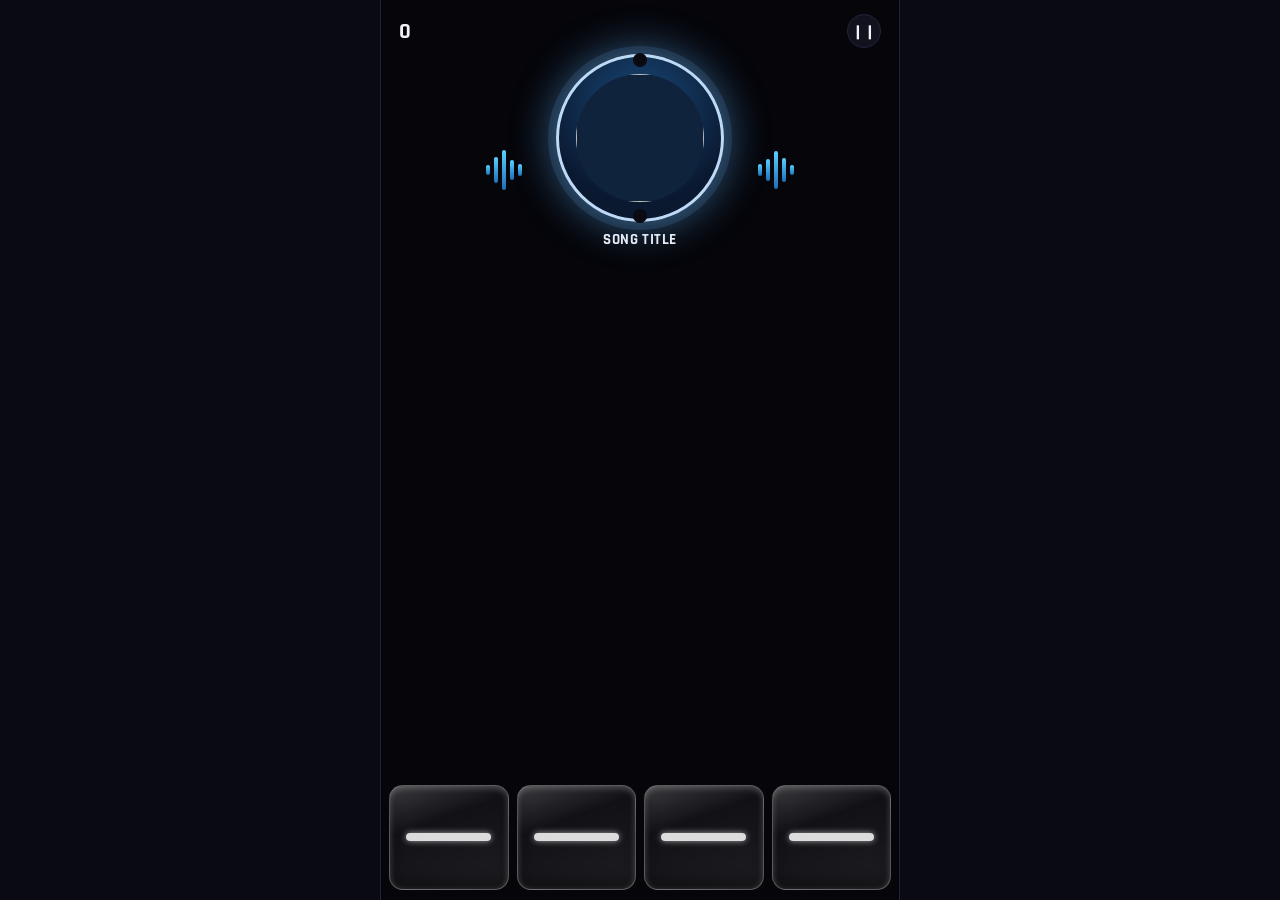
==== index.html @ 6046db25 "Add files via upload" ====
<!DOCTYPE html>
<html lang="en">
<head>
<meta charset="UTF-8">
<meta name="viewport" content="width=device-width, initial-scale=1, maximum-scale=1, user-scalable=no">
<title>Hi Clone</title>
<link rel="preconnect" href="https://fonts.googleapis.com">
<link href="https://fonts.googleapis.com/css2?family=Rajdhani:wght@500;600;700&family=Manrope:wght@400;500;700;800&display=swap" rel="stylesheet">
<link rel="stylesheet" href="style.css">
</head>
<body>

<div id="app">

  <!-- ============ HOME ============ -->
  <section id="screen-home" class="screen active">
    <header class="topbar">
      <div class="brand">
        <span class="brand-hi">HI</span><span class="brand-clone">CLONE</span>
      </div>
      <button class="iconbtn" data-nav="profile" aria-label="Profile">
        <span id="profile-avatar">🎧</span>
      </button>
    </header>

    <div class="home-hero">
      <div class="pulse-bar" aria-hidden="true">
        <span></span><span></span><span></span><span></span>
      </div>
      <h1>Play the beat.<br>Own the lane.</h1>
      <p class="sub">A 4-lane tap · swipe · noodle rhythm game, built to run entirely from your own <code>Hi Beatz</code> folder.</p>
    </div>

    <nav class="home-menu">
      <button class="menu-tile primary" data-nav="songselect">
        <span class="tile-label">Play</span>
        <span class="tile-sub">Browse your library</span>
      </button>
      <button class="menu-tile" data-nav="manage">
        <span class="tile-label">Add a Song</span>
        <span class="tile-sub">Generate info.json</span>
      </button>
      <button class="menu-tile" data-nav="settings">
        <span class="tile-label">Settings</span>
        <span class="tile-sub">Speed &amp; audio sync</span>
      </button>
      <button class="menu-tile" data-nav="profile">
        <span class="tile-label">Profile</span>
        <span class="tile-sub">Local account &amp; scores</span>
      </button>
    </nav>

    <p class="home-footnote" id="manifest-status">Loading your library…</p>
  </section>

  <!-- ============ SONG SELECT ============ -->
  <section id="screen-songselect" class="screen">
    <header class="topbar">
      <button class="iconbtn" data-nav="home" aria-label="Back">←</button>
      <div class="title-block">
        <h2>Song Select</h2>
      </div>
      <span></span>
    </header>

    <div id="song-list" class="song-list">
      <!-- populated by js -->
    </div>
  </section>

  <!-- ============ DIFFICULTY PICK ============ -->
  <section id="screen-difficulty" class="screen">
    <header class="topbar">
      <button class="iconbtn" data-nav="songselect" aria-label="Back">←</button>
      <div class="title-block">
        <h2 id="diff-title">Song</h2>
        <p id="diff-artist" class="muted"></p>
      </div>
      <span></span>
    </header>

    <div class="diff-art-wrap">
      <img id="diff-artwork" alt="" />
    </div>

    <div id="diff-chart-list" class="diff-list"></div>

    <button id="diff-play-btn" class="cta-btn" disabled>Select a difficulty</button>
  </section>

  <!-- ============ GAMEPLAY ============ -->
  <section id="screen-game" class="screen game-screen">
    <div class="game-topline">
      <div class="hud-score" id="hud-score">0</div>
      <button class="iconbtn small" id="pause-btn" aria-label="Pause">❙❙</button>
    </div>

    <div class="disc-header">
      <div class="wave wave-left">
        <span></span><span></span><span></span><span></span><span></span>
      </div>

      <div class="disc-wrap">
        <div class="disc-ring" id="disc-ring">
          <div class="disc-art"><img id="disc-art-img" alt=""></div>
        </div>
        <div class="disc-title" id="disc-title">Song Title</div>
        <div class="combo-arc" id="combo-arc">
          <svg viewBox="0 0 120 40" class="combo-smile"><path d="M14,4 Q60,42 106,4" fill="none" stroke-linecap="round"/></svg>
          <span class="combo-x" id="hud-combo-label">x 0</span>
        </div>
      </div>

      <div class="wave wave-right">
        <span></span><span></span><span></span><span></span><span></span>
      </div>
    </div>

    <div class="game-track-wrap">
      <canvas id="game-canvas"></canvas>
      <div id="judgment-flash" class="judgment-flash"></div>
      <div id="lane-tiles" class="lane-tiles">
        <div class="lane-tile" data-lane="0"><span class="lane-tile-bar"></span></div>
        <div class="lane-tile" data-lane="1"><span class="lane-tile-bar"></span></div>
        <div class="lane-tile" data-lane="2"><span class="lane-tile-bar"></span></div>
        <div class="lane-tile" data-lane="3"><span class="lane-tile-bar"></span></div>
      </div>
      <div id="touch-lanes" class="touch-lanes">
        <div class="touch-lane" data-lane="0"></div>
        <div class="touch-lane" data-lane="1"></div>
        <div class="touch-lane" data-lane="2"></div>
        <div class="touch-lane" data-lane="3"></div>
      </div>
    </div>
  </section>

  <!-- ============ PAUSE OVERLAY ============ -->
  <div id="pause-overlay" class="overlay">
    <div class="overlay-card">
      <h2>Paused</h2>
      <button class="cta-btn" id="resume-btn">Resume</button>
      <button class="ghost-btn" id="restart-btn">Restart</button>
      <button class="ghost-btn" id="quit-btn">Quit to menu</button>
    </div>
  </div>

  <!-- ============ RESULTS ============ -->
  <section id="screen-results" class="screen">
    <header class="topbar">
      <span></span>
      <div class="title-block"><h2>Results</h2></div>
      <span></span>
    </header>

    <div class="results-card">
      <p class="results-song" id="results-song"></p>
      <div class="results-grade" id="results-grade">-</div>
      <div class="results-score" id="results-score">0</div>
      <div class="results-breakdown">
        <div><span class="dot perfect"></span>Perfect <b id="res-perfect">0</b></div>
        <div><span class="dot great"></span>Great <b id="res-great">0</b></div>
        <div><span class="dot good"></span>Good <b id="res-good">0</b></div>
        <div><span class="dot miss"></span>Miss <b id="res-miss">0</b></div>
      </div>
      <div class="results-meta">
        <span>Max Combo: <b id="res-maxcombo">0</b></span>
        <span>Accuracy: <b id="res-accuracy">0%</b></span>
      </div>
    </div>

    <div class="results-actions">
      <button class="cta-btn" id="results-retry">Retry</button>
      <button class="ghost-btn" data-nav="songselect">Song Select</button>
      <button class="ghost-btn" data-nav="home">Home</button>
    </div>
  </section>

  <!-- ============ SETTINGS ============ -->
  <section id="screen-settings" class="screen">
    <header class="topbar">
      <button class="iconbtn" data-nav="home" aria-label="Back">←</button>
      <div class="title-block"><h2>Settings</h2></div>
      <span></span>
    </header>

    <div class="settings-body">
      <div class="setting-block">
        <label for="speed-slider">Scroll Speed <span id="speed-value">1.0×</span></label>
        <input type="range" id="speed-slider" min="0.5" max="3" step="0.1" value="1.0">
      </div>

      <div class="setting-block">
        <label>Audio Sync</label>
        <p class="muted small">Calibrate the delay between what you hear and when you tap. Tap the button in time with the beeps.</p>
        <div class="sync-visual">
          <div id="sync-pulse" class="sync-pulse"></div>
        </div>
        <button class="cta-btn" id="sync-start-btn">Start Calibration</button>
        <p class="small" id="sync-result">Current offset: <b id="sync-offset-display">0 ms</b></p>
      </div>

      <div class="setting-block">
        <label for="key-hint">Lane Keys</label>
        <p class="muted small">D&nbsp;F&nbsp;J&nbsp;K for lanes 1–4. Left / Right arrow keys count as swipe input. Hold the lane key through a noodle note.</p>
      </div>
    </div>
  </section>

  <!-- ============ MANAGE / ADD SONG ============ -->
  <section id="screen-manage" class="screen">
    <header class="topbar">
      <button class="iconbtn" data-nav="home" aria-label="Back">←</button>
      <div class="title-block"><h2>Add a Song</h2></div>
      <span></span>
    </header>

    <div class="settings-body">
      <p class="muted small">Fill this in, then paste the generated JSON into <code>info.json</code> inside your song's folder. Full folder/chart instructions live in <code>Hi Beatz/README.md</code>.</p>

      <div class="setting-block">
        <label for="gen-title">Title</label>
        <input type="text" id="gen-title" placeholder="7 rings">
      </div>
      <div class="setting-block">
        <label for="gen-artist">Artist</label>
        <input type="text" id="gen-artist" placeholder="Ariana Grande">
      </div>
      <div class="setting-block">
        <label for="gen-diff">Difficulty</label>
        <select id="gen-diff">
          <option value="Standard">Standard (_ST)</option>
          <option value="Gold">Gold (_GOLD)</option>
          <option value="Diamond">Diamond (_DIAMOND)</option>
        </select>
      </div>
      <div class="setting-block">
        <label for="gen-bpm">BPM</label>
        <input type="number" id="gen-bpm" placeholder="120">
      </div>
      <div class="setting-block">
        <label for="gen-folder">Folder name (auto)</label>
        <input type="text" id="gen-folder" readonly>
      </div>

      <button class="cta-btn" id="gen-build-btn">Generate info.json</button>

      <div class="setting-block" id="gen-output-wrap" style="display:none;">
        <label>info.json — save this into your song folder</label>
        <textarea id="gen-output" rows="9" readonly></textarea>
        <button class="ghost-btn" id="gen-copy-btn">Copy</button>
        <p class="muted small">Don't forget to add <code id="gen-folder-echo"></code> to <code>songs.json</code> so the game can find it.</p>
      </div>
    </div>
  </section>

  <!-- ============ PROFILE ============ -->
  <section id="screen-profile" class="screen">
    <header class="topbar">
      <button class="iconbtn" data-nav="home" aria-label="Back">←</button>
      <div class="title-block"><h2>Profile</h2></div>
      <span></span>
    </header>

    <div class="settings-body">
      <p class="muted small">This is a local, on-device profile — Hi Clone runs on GitHub Pages with no server, so there's no real login. Your name and scores are saved in this browser only.</p>

      <div class="setting-block">
        <label for="profile-name">Name</label>
        <input type="text" id="profile-name" placeholder="Player">
      </div>
      <div class="setting-block">
        <label>Avatar</label>
        <div class="avatar-grid" id="avatar-grid"></div>
      </div>
      <button class="cta-btn" id="profile-save-btn">Save Profile</button>

      <div class="setting-block">
        <label>High Scores</label>
        <div id="highscore-list" class="highscore-list"></div>
      </div>
    </div>
  </section>

</div>

<script src="js/account.js"></script>
<script src="js/game.js"></script>
<script src="js/main.js"></script>
</body>
</html>
---- style.css ----
:root{
  --bg: #0a0a13;
  --bg-raised: #12121f;
  --line: #23233a;
  --ink: #f2f1f6;
  --muted: #8a8aa3;
  --lane1: #ff3e9a; /* magenta */
  --lane2: #35e8e0; /* cyan */
  --lane3: #ffc145; /* amber */
  --lane4: #9b5de5; /* violet */
  --standard: #35e8e0;
  --gold: #ffc145;
  --diamond: #ff3e9a;
  --perfect: #35e8e0;
  --great: #9b5de5;
  --good: #ffc145;
  --miss: #ff4d5e;
  --radius: 18px;
  font-size: 16px;
}

*{ box-sizing: border-box; }

html, body{
  margin: 0;
  height: 100%;
  background: var(--bg);
  color: var(--ink);
  font-family: 'Manrope', system-ui, sans-serif;
  overflow: hidden;
  -webkit-tap-highlight-color: transparent;
}

h1, h2, .brand, .tile-label, .hud-combo, .results-score, .results-grade{
  font-family: 'Rajdhani', sans-serif;
  letter-spacing: 0.02em;
}

code{
  background: #1c1c2e;
  padding: 2px 6px;
  border-radius: 6px;
  font-size: 0.85em;
  color: var(--lane2);
}

#app{
  position: relative;
  width: 100%;
  height: 100vh;
  height: 100dvh;
  max-width: 520px;
  margin: 0 auto;
  background: radial-gradient(ellipse at top, #14142a 0%, #0a0a13 60%);
}

.screen{
  position: absolute;
  inset: 0;
  display: none;
  flex-direction: column;
  overflow-y: auto;
  padding-bottom: 24px;
}
.screen.active{ display: flex; }

/* ---------- topbar ---------- */
.topbar{
  display: flex;
  align-items: center;
  justify-content: space-between;
  padding: 18px 18px 8px;
  flex-shrink: 0;
}
.title-block{ text-align: center; }
.title-block h2{ margin: 0; font-size: 1.3rem; font-weight: 700; }
.title-block .muted{ margin: 2px 0 0; }

.iconbtn{
  width: 40px; height: 40px;
  border-radius: 50%;
  border: 1px solid var(--line);
  background: var(--bg-raised);
  color: var(--ink);
  font-size: 1.1rem;
  display: flex; align-items: center; justify-content: center;
  cursor: pointer;
}
.iconbtn.small{ width: 34px; height: 34px; font-size: 0.9rem; }

/* ---------- home ---------- */
.brand{ font-size: 1.4rem; font-weight: 700; }
.brand-hi{ color: var(--lane1); }
.brand-clone{ color: var(--ink); margin-left: 2px; }

.home-hero{ padding: 12px 24px 4px; }
.pulse-bar{ display:flex; gap:6px; height: 28px; margin-bottom: 18px; align-items:flex-end; }
.pulse-bar span{
  flex:1; border-radius: 4px;
  animation: pulse 1.1s ease-in-out infinite;
}
.pulse-bar span:nth-child(1){ background: var(--lane1); animation-delay: 0s; }
.pulse-bar span:nth-child(2){ background: var(--lane2); animation-delay: .15s; }
.pulse-bar span:nth-child(3){ background: var(--lane3); animation-delay: .3s; }
.pulse-bar span:nth-child(4){ background: var(--lane4); animation-delay: .45s; }
@keyframes pulse{
  0%, 100%{ height: 8px; opacity:.5; }
  50%{ height: 28px; opacity: 1; }
}

.home-hero h1{
  font-size: 2.1rem;
  line-height: 1.05;
  margin: 0 0 10px;
  font-weight: 700;
}
.home-hero .sub{ color: var(--muted); font-size: 0.92rem; line-height: 1.4; margin: 0; }

.home-menu{
  display: grid;
  grid-template-columns: 1fr 1fr;
  gap: 12px;
  padding: 22px 24px;
}
.menu-tile{
  background: var(--bg-raised);
  border: 1px solid var(--line);
  border-radius: var(--radius);
  padding: 18px 16px;
  text-align: left;
  color: var(--ink);
  cursor: pointer;
  display: flex; flex-direction: column; gap: 4px;
  transition: transform .12s ease, border-color .12s ease;
}
.menu-tile:active{ transform: scale(.97); }
.menu-tile.primary{
  background: linear-gradient(135deg, var(--lane1), #b5227a);
  border-color: transparent;
}
.tile-label{ font-size: 1.15rem; font-weight: 700; }
.tile-sub{ font-size: 0.8rem; color: var(--muted); }
.menu-tile.primary .tile-sub{ color: rgba(255,255,255,.8); }

.home-footnote{
  text-align: center;
  color: var(--muted);
  font-size: 0.8rem;
  margin-top: auto;
  padding: 12px;
}

/* ---------- song select ---------- */
.song-list{ padding: 8px 18px; display:flex; flex-direction:column; gap:10px; }
.song-card{
  display:flex; align-items:center; gap:12px;
  background: var(--bg-raised);
  border: 1px solid var(--line);
  border-radius: 14px;
  padding: 10px;
  cursor: pointer;
}
.song-card img{
  width: 52px; height: 52px; border-radius: 10px; object-fit: cover;
  background: #1c1c2e;
}
.song-card .song-meta{ flex: 1; min-width:0; }
.song-card .song-title{ font-weight: 700; font-size: 0.98rem; white-space:nowrap; overflow:hidden; text-overflow:ellipsis; }
.song-card .song-artist{ color: var(--muted); font-size: 0.82rem; white-space:nowrap; overflow:hidden; text-overflow:ellipsis; }
.diff-chips{ display:flex; gap:4px; }
.diff-chip{
  width: 10px; height: 10px; border-radius: 50%;
}
.diff-chip.Standard{ background: var(--standard); }
.diff-chip.Gold{ background: var(--gold); }
.diff-chip.Diamond{ background: var(--diamond); }
.empty-state{
  margin: 40px 20px; text-align:center; color: var(--muted); font-size: 0.9rem; line-height:1.5;
}

/* ---------- difficulty ---------- */
.diff-art-wrap{ padding: 8px 24px; }
.diff-art-wrap img{
  width: 100%; aspect-ratio: 1/1; object-fit: cover;
  border-radius: var(--radius);
  background: #1c1c2e;
}
.diff-list{ padding: 14px 24px; display:flex; flex-direction:column; gap: 10px; }
.diff-row{
  display:flex; justify-content: space-between; align-items:center;
  padding: 14px 16px;
  border-radius: 12px;
  border: 1px solid var(--line);
  background: var(--bg-raised);
  cursor: pointer;
}
.diff-row.selected{ border-color: var(--ink); }
.diff-row .diff-name{ font-weight: 700; }
.diff-row.Standard .diff-name{ color: var(--standard); }
.diff-row.Gold .diff-name{ color: var(--gold); }
.diff-row.Diamond .diff-name{ color: var(--diamond); }
.diff-row .diff-best{ color: var(--muted); font-size: 0.82rem; }

.cta-btn{
  margin: 10px 24px;
  padding: 15px;
  border: none;
  border-radius: 14px;
  background: var(--lane1);
  color: #fff;
  font-weight: 700;
  font-size: 1rem;
  cursor: pointer;
}
.cta-btn:disabled{ background: #34344a; color: var(--muted); }
.ghost-btn{
  margin: 6px 24px;
  padding: 13px;
  border: 1px solid var(--line);
  border-radius: 14px;
  background: transparent;
  color: var(--ink);
  font-weight: 600;
  cursor: pointer;
}

/* ---------- gameplay ---------- */
.game-screen{ padding: 0; background: #05050a; display: flex; flex-direction: column; }

.game-topline{
  display:flex; align-items:center; justify-content:space-between;
  padding: 14px 18px 0;
  flex-shrink: 0;
}
.hud-score{ font-family:'Rajdhani',sans-serif; font-size:1.4rem; font-weight:700; letter-spacing:0.02em; }

.disc-header{
  display:flex; align-items:center; justify-content:center;
  gap: 6px;
  padding: 6px 6px 10px;
  flex-shrink: 0;
}

.wave{ flex: 1; display:flex; align-items:center; justify-content:center; gap:4px; height: 46px; max-width: 70px; }
.wave span{
  width: 4px; border-radius: 3px;
  background: linear-gradient(#5ad1ff, #1b6fb8);
  animation: pulse 1s ease-in-out infinite;
}
.wave-left span:nth-child(1){ height:10px; animation-delay:0s;}
.wave-left span:nth-child(2){ height:26px; animation-delay:.1s;}
.wave-left span:nth-child(3){ height:40px; animation-delay:.2s;}
.wave-left span:nth-child(4){ height:20px; animation-delay:.3s;}
.wave-left span:nth-child(5){ height:12px; animation-delay:.4s;}
.wave-right span:nth-child(1){ height:12px; animation-delay:.05s;}
.wave-right span:nth-child(2){ height:22px; animation-delay:.15s;}
.wave-right span:nth-child(3){ height:38px; animation-delay:.25s;}
.wave-right span:nth-child(4){ height:24px; animation-delay:.35s;}
.wave-right span:nth-child(5){ height:10px; animation-delay:.45s;}

.disc-wrap{ display:flex; flex-direction:column; align-items:center; width: 190px; flex-shrink:0; }

.disc-ring{
  position: relative;
  width: 168px; height: 168px;
  border-radius: 50%;
  background: radial-gradient(circle at 50% 30%, #1a4a7a 0%, #0a1830 70%);
  border: 3px solid #bcd9f5;
  box-shadow: 0 0 0 8px rgba(120,190,255,0.12), 0 0 40px 6px rgba(90,180,255,0.45);
  display:flex; align-items:center; justify-content:center;
}
.disc-ring::before, .disc-ring::after{
  content: ''; position:absolute; left:50%; width:14px; height:14px;
  background:#0a0a13; border-radius:50%; transform: translateX(-50%);
}
.disc-ring::before{ top: -4px; }
.disc-ring::after{ bottom: -4px; }

.disc-art{
  width: 128px; height: 128px; border-radius: 50%; overflow:hidden;
  background: #10233c;
  animation: spin 6s linear infinite paused;
}
.disc-ring.playing .disc-art{ animation-play-state: running; }
.disc-art img{ width:100%; height:100%; object-fit:cover; }
@keyframes spin{ to{ transform: rotate(360deg); } }

.disc-title{
  margin-top: 8px;
  font-family:'Rajdhani',sans-serif; font-weight:700; letter-spacing:0.04em;
  font-size: 0.95rem; text-transform: uppercase;
  max-width: 190px; text-align:center; white-space:nowrap; overflow:hidden; text-overflow:ellipsis;
}

.combo-arc{ position:relative; width: 130px; height: 34px; margin-top: 2px; display:flex; align-items:center; justify-content:center; opacity:0; transition: opacity .15s; }
.combo-arc.show{ opacity:1; }
.combo-smile{ position:absolute; inset:0; width:100%; height:100%; }
.combo-smile path{ stroke: #ff3e9a; stroke-width: 5; }
.combo-x{ position:relative; font-family:'Rajdhani',sans-serif; font-weight:700; font-size:1.05rem; color:#fff; text-shadow: 0 0 8px rgba(255,62,154,.8); }

.game-track-wrap{ position: relative; flex: 1; min-height: 0; }
#game-canvas{ position:absolute; inset:0; width:100%; height:100%; display:block; z-index: 1; }

.lane-tiles{
  position:absolute; left:0; right:0; bottom:0; height: 19%;
  display:flex; gap: 8px; padding: 0 8px 10px;
  z-index: 2; pointer-events: none;
}
.lane-tile{
  flex:1; position:relative; border-radius: 14px;
  background: linear-gradient(160deg, rgba(255,255,255,0.22) 0%, rgba(255,255,255,0.05) 35%, rgba(255,255,255,0.10) 100%);
  border: 1px solid rgba(255,255,255,0.28);
  box-shadow: inset 0 2px 6px rgba(255,255,255,0.25), inset 0 -8px 14px rgba(0,0,0,0.35);
  overflow: hidden;
  transition: border-color .08s, box-shadow .08s, transform .08s;
}
.lane-tile-bar{
  position:absolute; left: 14%; right: 14%; top: 46%; height: 8px;
  border-radius: 4px;
  background: rgba(255,255,255,0.85);
  box-shadow: 0 0 6px rgba(255,255,255,0.6);
}
.lane-tile.active{
  border-color: #ffe066;
  box-shadow: 0 0 0 2px #ffe066, 0 0 22px 4px rgba(255,224,102,0.75), inset 0 2px 6px rgba(255,255,255,0.4);
  transform: scale(0.96);
}
.lane-tile.active .lane-tile-bar{ background: #fff8dc; box-shadow: 0 0 10px #ffe066; }

.touch-lanes{ position:absolute; inset:0; display:flex; z-index: 4; }
.touch-lane{ flex:1; }

.judgment-flash{
  position:absolute; left:50%; top:26%; transform: translate(-50%,-50%) scale(1);
  font-family:'Rajdhani',sans-serif; font-weight:700; font-size:2.1rem;
  letter-spacing: 0.03em;
  text-shadow: 0 0 18px currentColor;
  opacity:0; pointer-events:none; z-index:6; transition: opacity .12s, transform .12s;
}

/* ---------- overlays ---------- */
.overlay{
  position:absolute; inset:0; z-index: 20;
  background: rgba(5,5,10,.85);
  display:none; align-items:center; justify-content:center;
}
.overlay.active{ display:flex; }
.overlay-card{
  background: var(--bg-raised);
  border: 1px solid var(--line);
  border-radius: var(--radius);
  padding: 26px;
  width: 80%;
  max-width: 320px;
  text-align:center;
}
.overlay-card h2{ margin-top:0; }

/* ---------- results ---------- */
.results-card{
  margin: 20px 24px;
  background: var(--bg-raised);
  border: 1px solid var(--line);
  border-radius: var(--radius);
  padding: 26px;
  text-align:center;
}
.results-song{ color: var(--muted); margin: 0 0 8px; font-size: 0.85rem; }
.results-grade{ font-size: 3.2rem; font-weight:700; color: var(--lane1); line-height:1; }
.results-score{ font-size: 1.6rem; font-weight:700; margin: 6px 0 18px; }
.results-breakdown{ display:grid; grid-template-columns: 1fr 1fr; gap: 10px; text-align:left; font-size:0.88rem; }
.results-breakdown div{ display:flex; align-items:center; gap:6px; }
.dot{ width:9px; height:9px; border-radius:50%; display:inline-block; }
.dot.perfect{ background: var(--perfect); }
.dot.great{ background: var(--great); }
.dot.good{ background: var(--good); }
.dot.miss{ background: var(--miss); }
.results-meta{ display:flex; justify-content:space-between; margin-top:18px; font-size:0.85rem; color:var(--muted); }
.results-actions{ padding: 0 0 20px; }

/* ---------- settings / manage / profile shared ---------- */
.settings-body{ padding: 6px 24px 30px; display:flex; flex-direction:column; gap: 22px; }
.setting-block label{ font-weight:700; font-size:0.95rem; display:block; margin-bottom:8px; }
.setting-block .small{ font-size: 0.8rem; }
.muted{ color: var(--muted); }

input[type="text"], input[type="number"], select, textarea{
  width: 100%;
  padding: 12px 14px;
  border-radius: 12px;
  border: 1px solid var(--line);
  background: var(--bg-raised);
  color: var(--ink);
  font-size: 0.95rem;
  font-family: inherit;
}
textarea{ resize: vertical; font-family: monospace; font-size: 0.78rem; }

input[type="range"]{ width: 100%; accent-color: var(--lane1); }

.sync-visual{ display:flex; justify-content:center; padding: 10px 0; }
.sync-pulse{
  width: 60px; height: 60px; border-radius: 50%;
  background: var(--bg-raised);
  border: 2px solid var(--lane2);
}
.sync-pulse.hit{ background: var(--lane2); }

.avatar-grid{ display:flex; gap:10px; flex-wrap:wrap; }
.avatar-opt{
  width: 44px; height:44px; border-radius:50%;
  display:flex; align-items:center; justify-content:center;
  background: var(--bg-raised); border: 2px solid transparent; font-size:1.3rem; cursor:pointer;
}
.avatar-opt.selected{ border-color: var(--lane1); }

.highscore-list{ display:flex; flex-direction:column; gap:8px; }
.highscore-row{
  display:flex; justify-content:space-between;
  background: var(--bg-raised); border:1px solid var(--line);
  border-radius:10px; padding:10px 14px; font-size:0.85rem;
}

@media (min-width: 560px){
  #app{ border-left: 1px solid var(--line); border-right: 1px solid var(--line); }
}
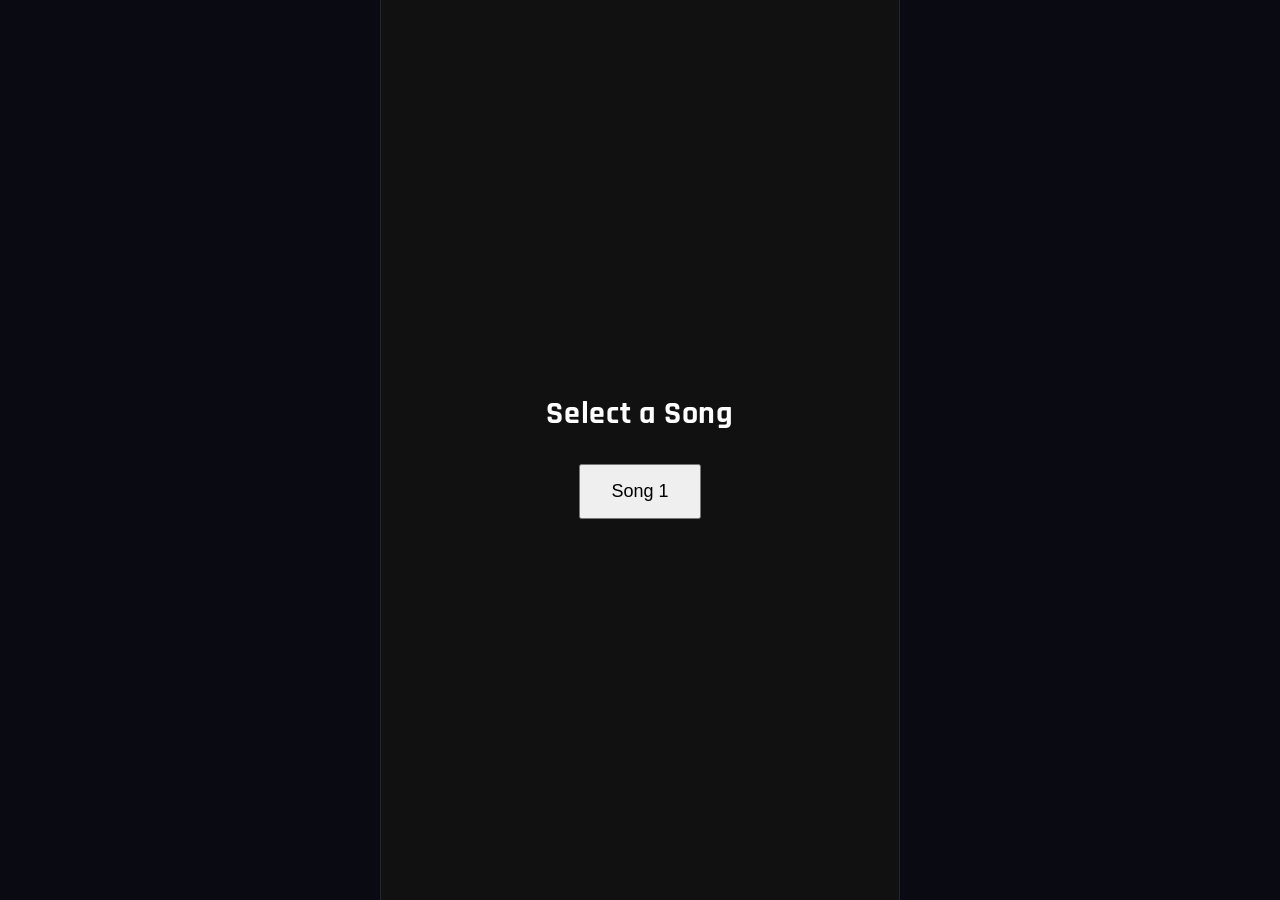
==== commit 18015145: "Update index.html" ====
--- a/index.html
+++ b/index.html
@@ -88,6 +88,15 @@
     <button id="diff-play-btn" class="cta-btn" disabled>Select a difficulty</button>
   </section>
 
+
+   <div id="song-menu" style="position: absolute; top: 0; left: 0; width: 100%; height: 100%; background: #111; z-index: 9999; display: flex; flex-direction: column; align-items: center; justify-content: center; color: white; font-family: sans-serif;">
+    <h1 style="margin-bottom: 20px;">Select a Song</h1>
+    <button style="padding: 15px 30px; font-size: 18px; margin: 10px; cursor: pointer; color: black;" onclick="startSong('song1')">Song 1</button>
+  </div>
+
+  <!-- ============ GAMEPLAY ============ -->
+  <section id="screen-game" class="screen">
+
   <!-- ============ GAMEPLAY ============ -->
   <section id="screen-game" class="screen game-screen">
     <div class="game-topline">
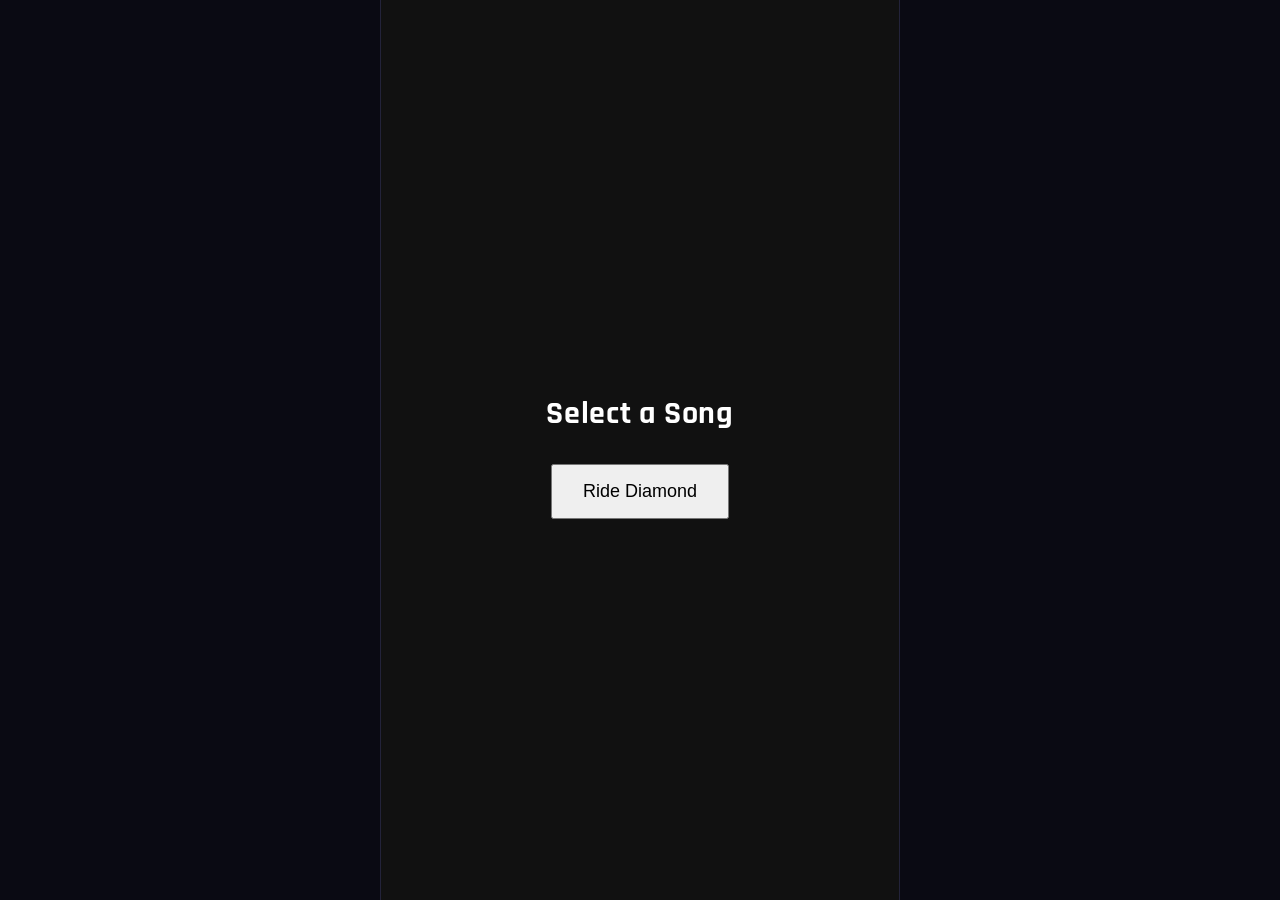
==== commit 08bafbdd: "Update index.html" ====
--- a/index.html
+++ b/index.html
@@ -91,7 +91,7 @@
 
    <div id="song-menu" style="position: absolute; top: 0; left: 0; width: 100%; height: 100%; background: #111; z-index: 9999; display: flex; flex-direction: column; align-items: center; justify-content: center; color: white; font-family: sans-serif;">
     <h1 style="margin-bottom: 20px;">Select a Song</h1>
-    <button style="padding: 15px 30px; font-size: 18px; margin: 10px; cursor: pointer; color: black;" onclick="startSong('song1')">Song 1</button>
+    <button style="padding: 15px 30px; font-size: 18px; margin: 10px; cursor: pointer; color: black;" onclick="startSong('Ride_Diamond')">Ride Diamond</button>
   </div>
 
   <!-- ============ GAMEPLAY ============ -->
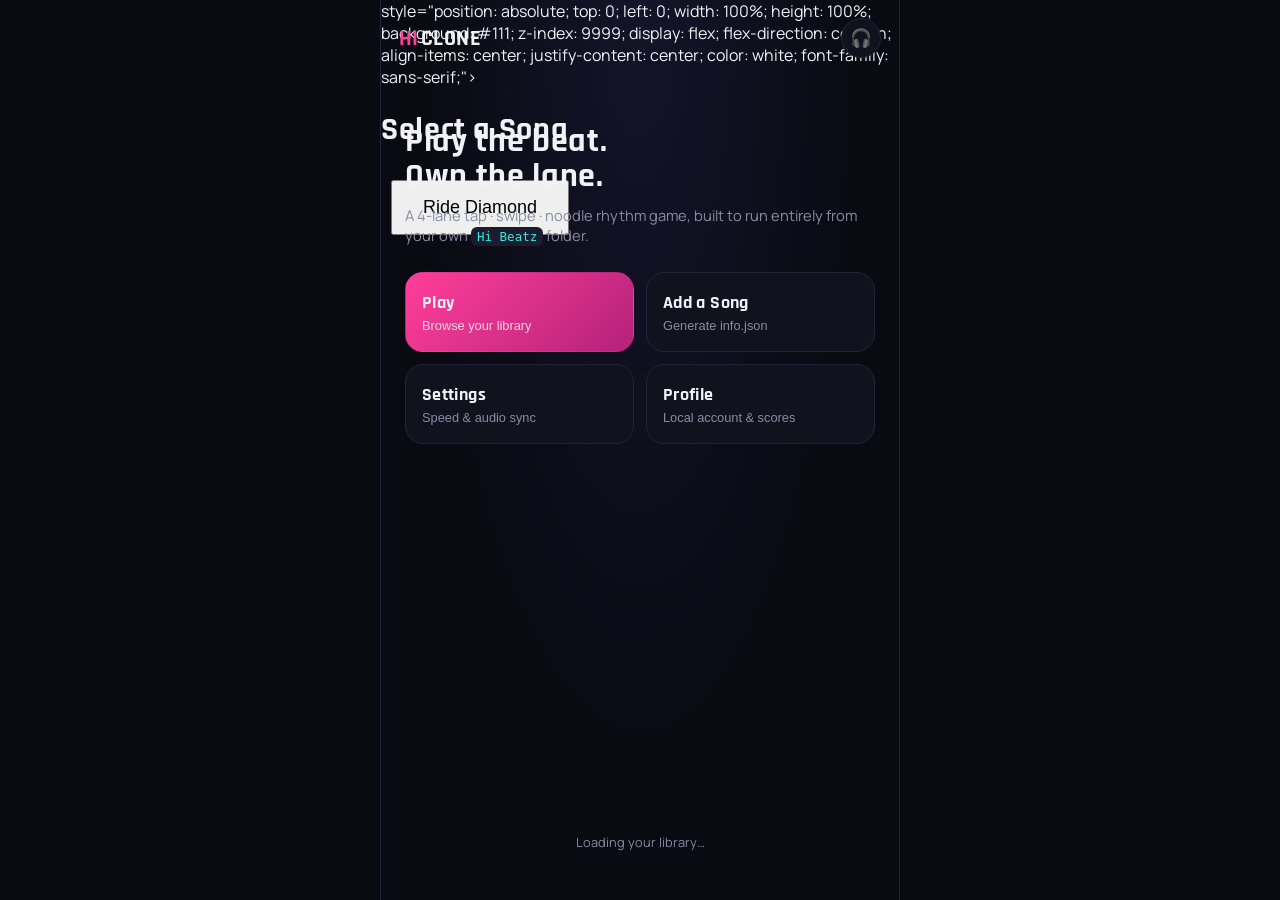
==== commit a81bdd40: "Update index.html" ====
--- a/index.html
+++ b/index.html
@@ -89,9 +89,9 @@
   </section>
 
 
-   <div id="song-menu" style="position: absolute; top: 0; left: 0; width: 100%; height: 100%; background: #111; z-index: 9999; display: flex; flex-direction: column; align-items: center; justify-content: center; color: white; font-family: sans-serif;">
+   style="position: absolute; top: 0; left: 0; width: 100%; height: 100%; background: #111; z-index: 9999; display: flex; flex-direction: column; align-items: center; justify-content: center; color: white; font-family: sans-serif;">
     <h1 style="margin-bottom: 20px;">Select a Song</h1>
-    <button style="padding: 15px 30px; font-size: 18px; margin: 10px; cursor: pointer; color: black;" onclick="startSong('Ride_Diamond')">Ride Diamond</button>
+    <button style="padding: 15px 30px; font-size: 18px; margin: 10px; cursor: pointer; color: black;" onclick="startSong('Ride_DIAMOND')">Ride Diamond</button>
   </div>
 
   <!-- ============ GAMEPLAY ============ -->
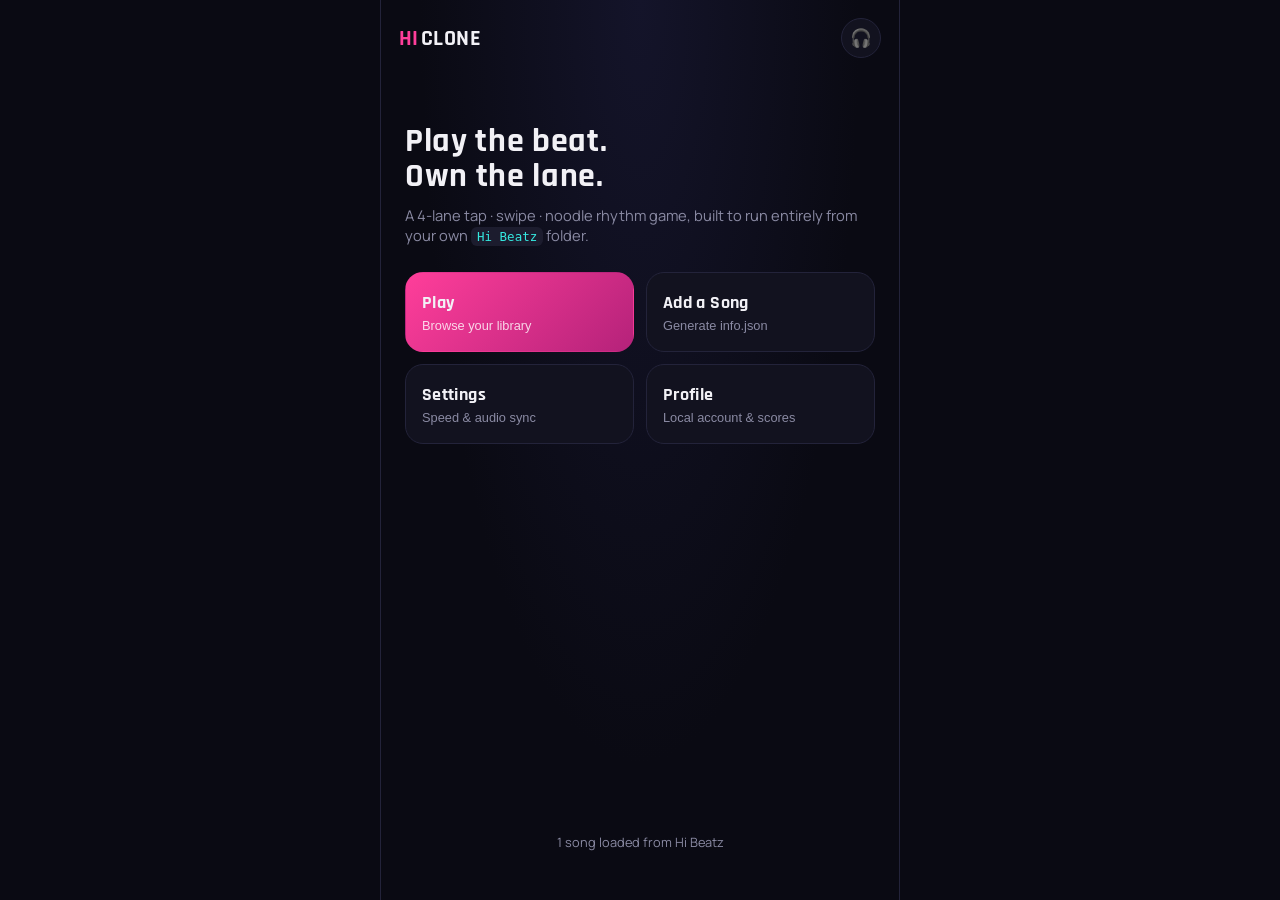
==== commit a4d963ad: "Update index.html" ====
--- a/index.html
+++ b/index.html
@@ -89,10 +89,7 @@
   </section>
 
 
-   style="position: absolute; top: 0; left: 0; width: 100%; height: 100%; background: #111; z-index: 9999; display: flex; flex-direction: column; align-items: center; justify-content: center; color: white; font-family: sans-serif;">
-    <h1 style="margin-bottom: 20px;">Select a Song</h1>
-    <button style="padding: 15px 30px; font-size: 18px; margin: 10px; cursor: pointer; color: black;" onclick="startSong('Ride_DIAMOND')">Ride Diamond</button>
-  </div>
+   
 
   <!-- ============ GAMEPLAY ============ -->
   <section id="screen-game" class="screen">
